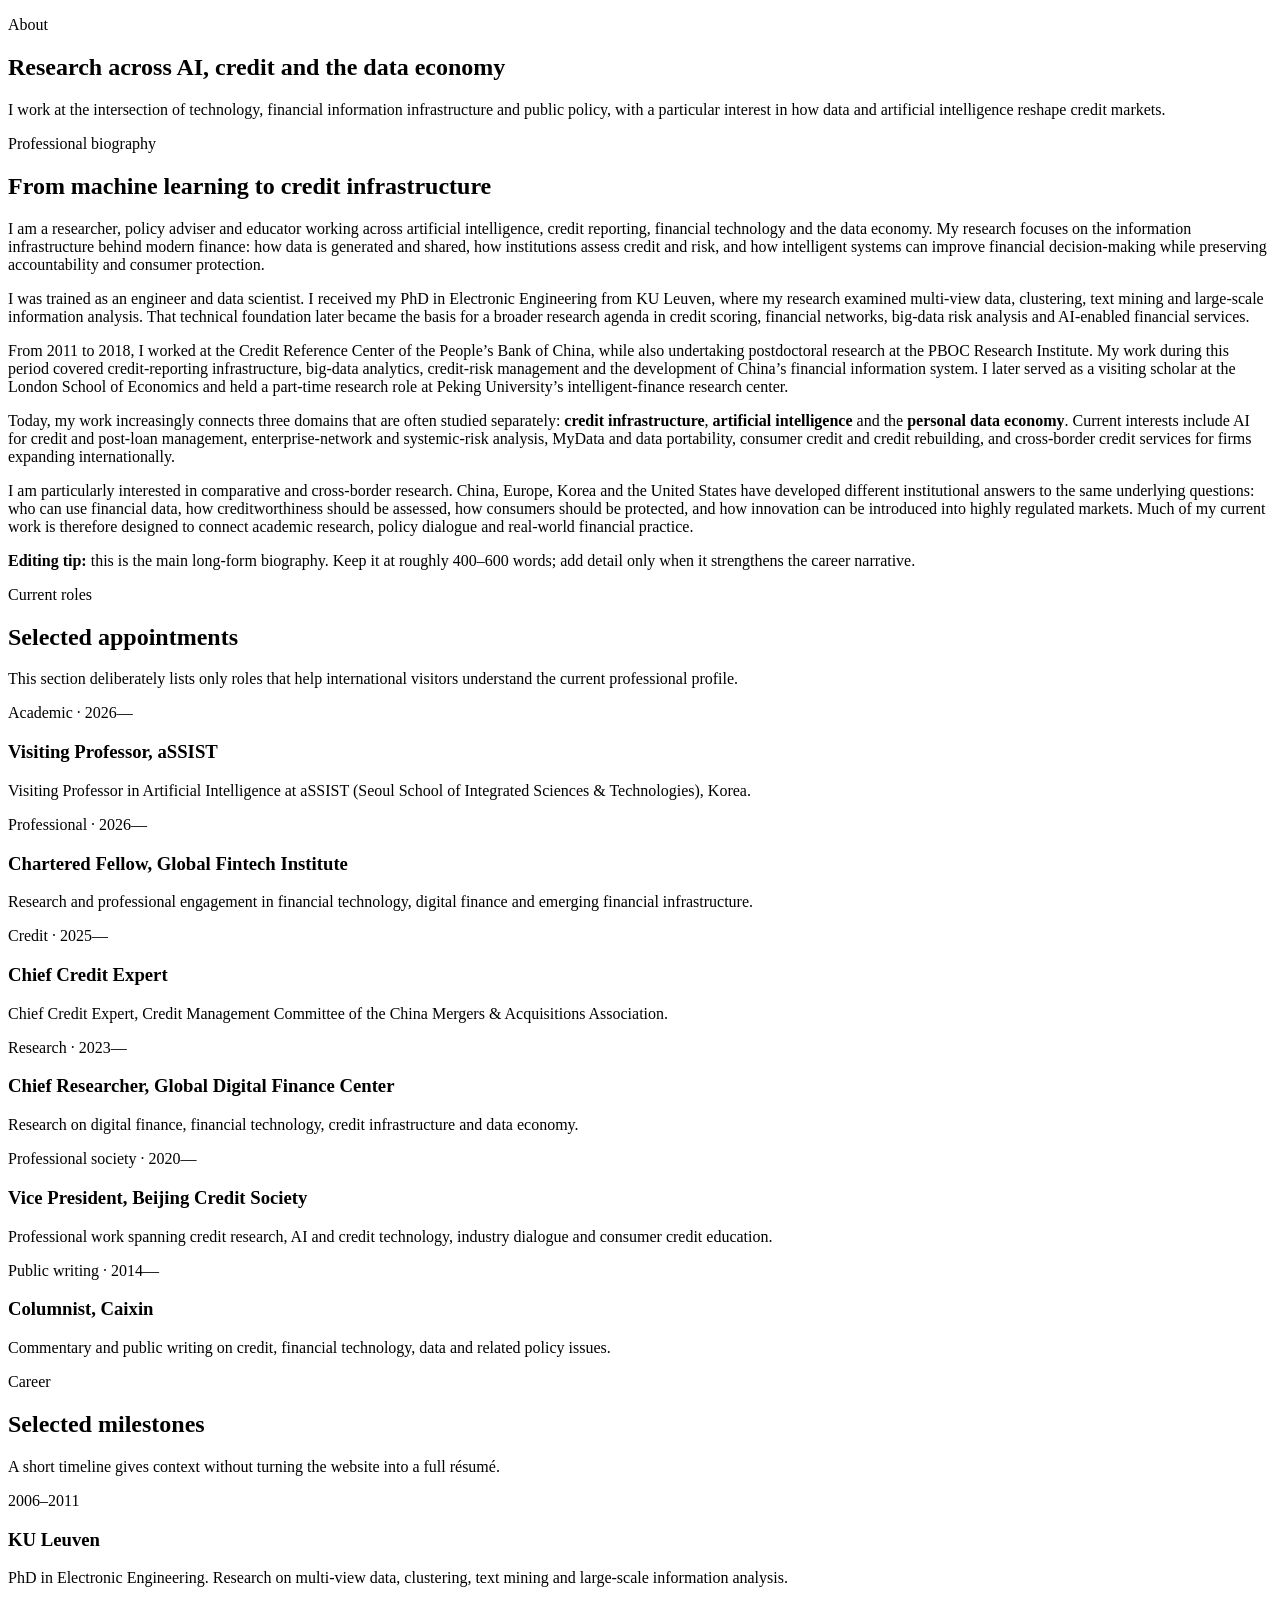
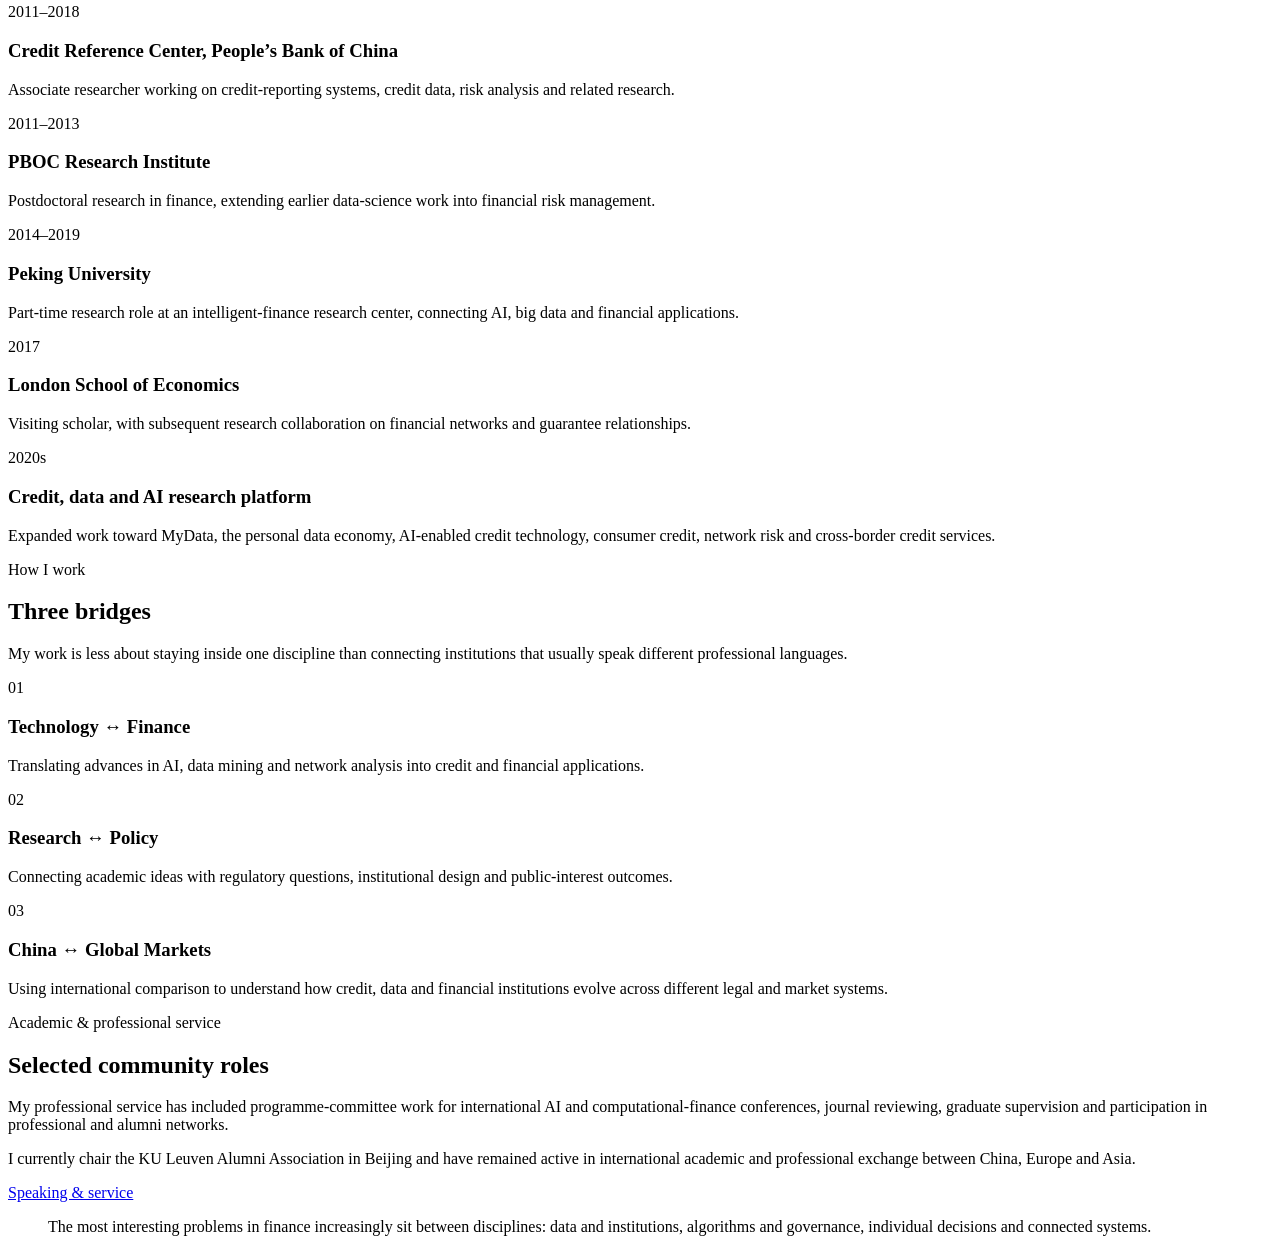
==== about.html @ 3c728bf8 "Add files via upload" ====
<!DOCTYPE html>
<html lang="en">
<head>
  <meta charset="UTF-8">
  <meta name="viewport" content="width=device-width, initial-scale=1.0">
  <meta name="description" content="About Xinhai Liu — researcher, policy adviser and educator working across artificial intelligence, credit infrastructure, financial technology and the data economy.">
  <meta name="author" content="Xinhai Liu">
  <title>About | Xinhai Liu</title>
  <link rel="stylesheet" href="assets/styles.css">
  <script defer src="assets/site.js"></script>
</head>
<body>
  <div data-site-header></div>

  <main>
    <section class="page-hero">
      <div class="container">
        <p class="kicker">About</p>
        <h1>Research across AI, credit and the data economy</h1>
        <p class="page-deck">
          I work at the intersection of technology, financial information infrastructure and public policy,
          with a particular interest in how data and artificial intelligence reshape credit markets.
        </p>
      </div>
    </section>

    <section class="section">
      <div class="container two-col">
        <div>
          <p class="section-label">Professional biography</p>
          <h2>From machine learning to credit infrastructure</h2>
        </div>

        <div class="prose">
          <!-- EDIT HERE: BIOGRAPHY START -->
          <p>
            I am a researcher, policy adviser and educator working across artificial intelligence,
            credit reporting, financial technology and the data economy. My research focuses on the
            information infrastructure behind modern finance: how data is generated and shared, how
            institutions assess credit and risk, and how intelligent systems can improve financial
            decision-making while preserving accountability and consumer protection.
          </p>

          <p>
            I was trained as an engineer and data scientist. I received my PhD in Electronic Engineering
            from KU Leuven, where my research examined multi-view data, clustering, text mining and
            large-scale information analysis. That technical foundation later became the basis for a
            broader research agenda in credit scoring, financial networks, big-data risk analysis and
            AI-enabled financial services.
          </p>

          <p>
            From 2011 to 2018, I worked at the Credit Reference Center of the People’s Bank of China,
            while also undertaking postdoctoral research at the PBOC Research Institute. My work during
            this period covered credit-reporting infrastructure, big-data analytics, credit-risk
            management and the development of China’s financial information system. I later served as a
            visiting scholar at the London School of Economics and held a part-time research role at
            Peking University’s intelligent-finance research center.
          </p>

          <p>
            Today, my work increasingly connects three domains that are often studied separately:
            <strong>credit infrastructure</strong>, <strong>artificial intelligence</strong> and the
            <strong>personal data economy</strong>. Current interests include AI for credit and post-loan
            management, enterprise-network and systemic-risk analysis, MyData and data portability,
            consumer credit and credit rebuilding, and cross-border credit services for firms expanding
            internationally.
          </p>

          <p>
            I am particularly interested in comparative and cross-border research. China, Europe, Korea
            and the United States have developed different institutional answers to the same underlying
            questions: who can use financial data, how creditworthiness should be assessed, how consumers
            should be protected, and how innovation can be introduced into highly regulated markets.
            Much of my current work is therefore designed to connect academic research, policy dialogue
            and real-world financial practice.
          </p>
          <!-- EDIT HERE: BIOGRAPHY END -->

          <div class="edit-note">
            <strong>Editing tip:</strong> this is the main long-form biography. Keep it at roughly
            400–600 words; add detail only when it strengthens the career narrative.
          </div>
        </div>
      </div>
    </section>

    <section class="section section-tinted">
      <div class="container">
        <div class="section-head">
          <div>
            <p class="section-label">Current roles</p>
            <h2>Selected appointments</h2>
          </div>
          <p class="section-note">
            This section deliberately lists only roles that help international visitors understand
            the current professional profile.
          </p>
        </div>

        <!-- EDIT HERE: CURRENT ROLES START -->
        <div class="grid-3">
          <article class="card">
            <p class="card-meta">Academic · 2026—</p>
            <h3>Visiting Professor, aSSIST</h3>
            <p>
              Visiting Professor in Artificial Intelligence at aSSIST
              (Seoul School of Integrated Sciences & Technologies), Korea.
            </p>
          </article>

          <article class="card">
            <p class="card-meta">Professional · 2026—</p>
            <h3>Chartered Fellow, Global Fintech Institute</h3>
            <p>
              Research and professional engagement in financial technology, digital finance and
              emerging financial infrastructure.
            </p>
          </article>

          <article class="card">
            <p class="card-meta">Credit · 2025—</p>
            <h3>Chief Credit Expert</h3>
            <p>
              Chief Credit Expert, Credit Management Committee of the China Mergers & Acquisitions Association.
            </p>
          </article>

          <article class="card">
            <p class="card-meta">Research · 2023—</p>
            <h3>Chief Researcher, Global Digital Finance Center</h3>
            <p>
              Research on digital finance, financial technology, credit infrastructure and data economy.
            </p>
          </article>

          <article class="card">
            <p class="card-meta">Professional society · 2020—</p>
            <h3>Vice President, Beijing Credit Society</h3>
            <p>
              Professional work spanning credit research, AI and credit technology, industry dialogue
              and consumer credit education.
            </p>
          </article>

          <article class="card">
            <p class="card-meta">Public writing · 2014—</p>
            <h3>Columnist, Caixin</h3>
            <p>
              Commentary and public writing on credit, financial technology, data and related policy issues.
            </p>
          </article>
        </div>
        <!-- EDIT HERE: CURRENT ROLES END -->
      </div>
    </section>

    <section class="section">
      <div class="container">
        <div class="section-head">
          <div>
            <p class="section-label">Career</p>
            <h2>Selected milestones</h2>
          </div>
          <p class="section-note">
            A short timeline gives context without turning the website into a full résumé.
          </p>
        </div>

        <!-- EDIT HERE: CAREER TIMELINE START -->
        <div class="career-timeline">

          <article class="career-item">
            <div class="career-year">2006–2011</div>
            <div>
              <h3>KU Leuven</h3>
              <p>
                PhD in Electronic Engineering. Research on multi-view data, clustering,
                text mining and large-scale information analysis.
              </p>
            </div>
          </article>

          <article class="career-item">
            <div class="career-year">2011–2018</div>
            <div>
              <h3>Credit Reference Center, People’s Bank of China</h3>
              <p>
                Associate researcher working on credit-reporting systems, credit data,
                risk analysis and related research.
              </p>
            </div>
          </article>

          <article class="career-item">
            <div class="career-year">2011–2013</div>
            <div>
              <h3>PBOC Research Institute</h3>
              <p>
                Postdoctoral research in finance, extending earlier data-science work into
                financial risk management.
              </p>
            </div>
          </article>

          <article class="career-item">
            <div class="career-year">2014–2019</div>
            <div>
              <h3>Peking University</h3>
              <p>
                Part-time research role at an intelligent-finance research center, connecting
                AI, big data and financial applications.
              </p>
            </div>
          </article>

          <article class="career-item">
            <div class="career-year">2017</div>
            <div>
              <h3>London School of Economics</h3>
              <p>
                Visiting scholar, with subsequent research collaboration on financial networks
                and guarantee relationships.
              </p>
            </div>
          </article>

          <article class="career-item">
            <div class="career-year">2020s</div>
            <div>
              <h3>Credit, data and AI research platform</h3>
              <p>
                Expanded work toward MyData, the personal data economy, AI-enabled credit technology,
                consumer credit, network risk and cross-border credit services.
              </p>
            </div>
          </article>

        </div>
        <!-- EDIT HERE: CAREER TIMELINE END -->
      </div>
    </section>

    <section class="section section-dark">
      <div class="container">
        <div class="section-head section-head-dark">
          <div>
            <p class="section-label">How I work</p>
            <h2>Three bridges</h2>
          </div>
          <p class="section-note">
            My work is less about staying inside one discipline than connecting institutions that
            usually speak different professional languages.
          </p>
        </div>

        <div class="grid-3">
          <article class="card about-dark-card">
            <p class="card-meta">01</p>
            <h3>Technology ↔ Finance</h3>
            <p>
              Translating advances in AI, data mining and network analysis into credit and financial applications.
            </p>
          </article>

          <article class="card about-dark-card">
            <p class="card-meta">02</p>
            <h3>Research ↔ Policy</h3>
            <p>
              Connecting academic ideas with regulatory questions, institutional design and public-interest outcomes.
            </p>
          </article>

          <article class="card about-dark-card">
            <p class="card-meta">03</p>
            <h3>China ↔ Global Markets</h3>
            <p>
              Using international comparison to understand how credit, data and financial institutions evolve
              across different legal and market systems.
            </p>
          </article>
        </div>
      </div>
    </section>

    <section class="section">
      <div class="container two-col">
        <div>
          <p class="section-label">Academic & professional service</p>
          <h2>Selected community roles</h2>
        </div>

        <div class="prose">
          <!-- EDIT HERE: SERVICE START -->
          <p>
            My professional service has included programme-committee work for international AI and
            computational-finance conferences, journal reviewing, graduate supervision and participation
            in professional and alumni networks.
          </p>
          <p>
            I currently chair the KU Leuven Alumni Association in Beijing and have remained active in
            international academic and professional exchange between China, Europe and Asia.
          </p>
          <!-- EDIT HERE: SERVICE END -->
          <a class="btn" href="speaking.html">Speaking & service</a>
        </div>
      </div>
    </section>

    <section class="quote-band">
      <div class="container">
        <blockquote>
          The most interesting problems in finance increasingly sit between disciplines:
          data and institutions, algorithms and governance, individual decisions and connected systems.
        </blockquote>
      </div>
    </section>

  </main>

  <div data-site-footer></div>
</body>
</html>
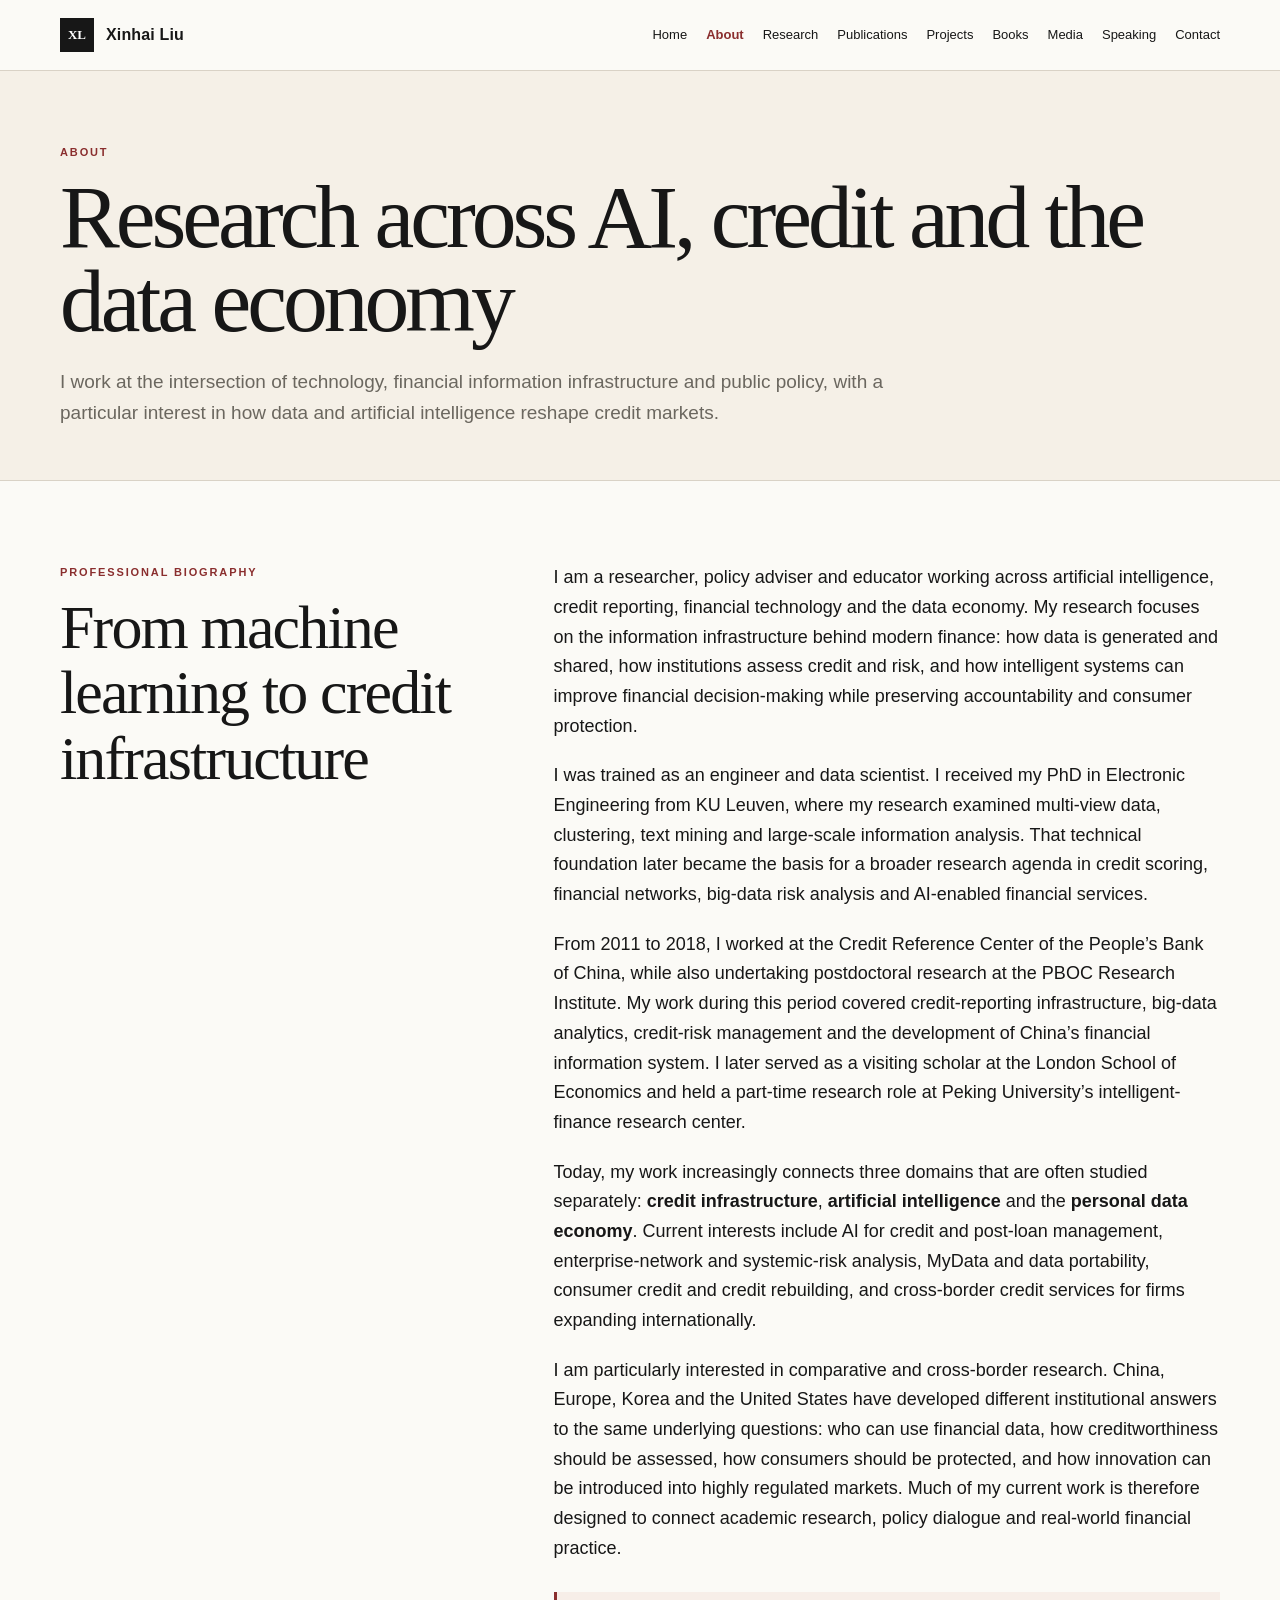
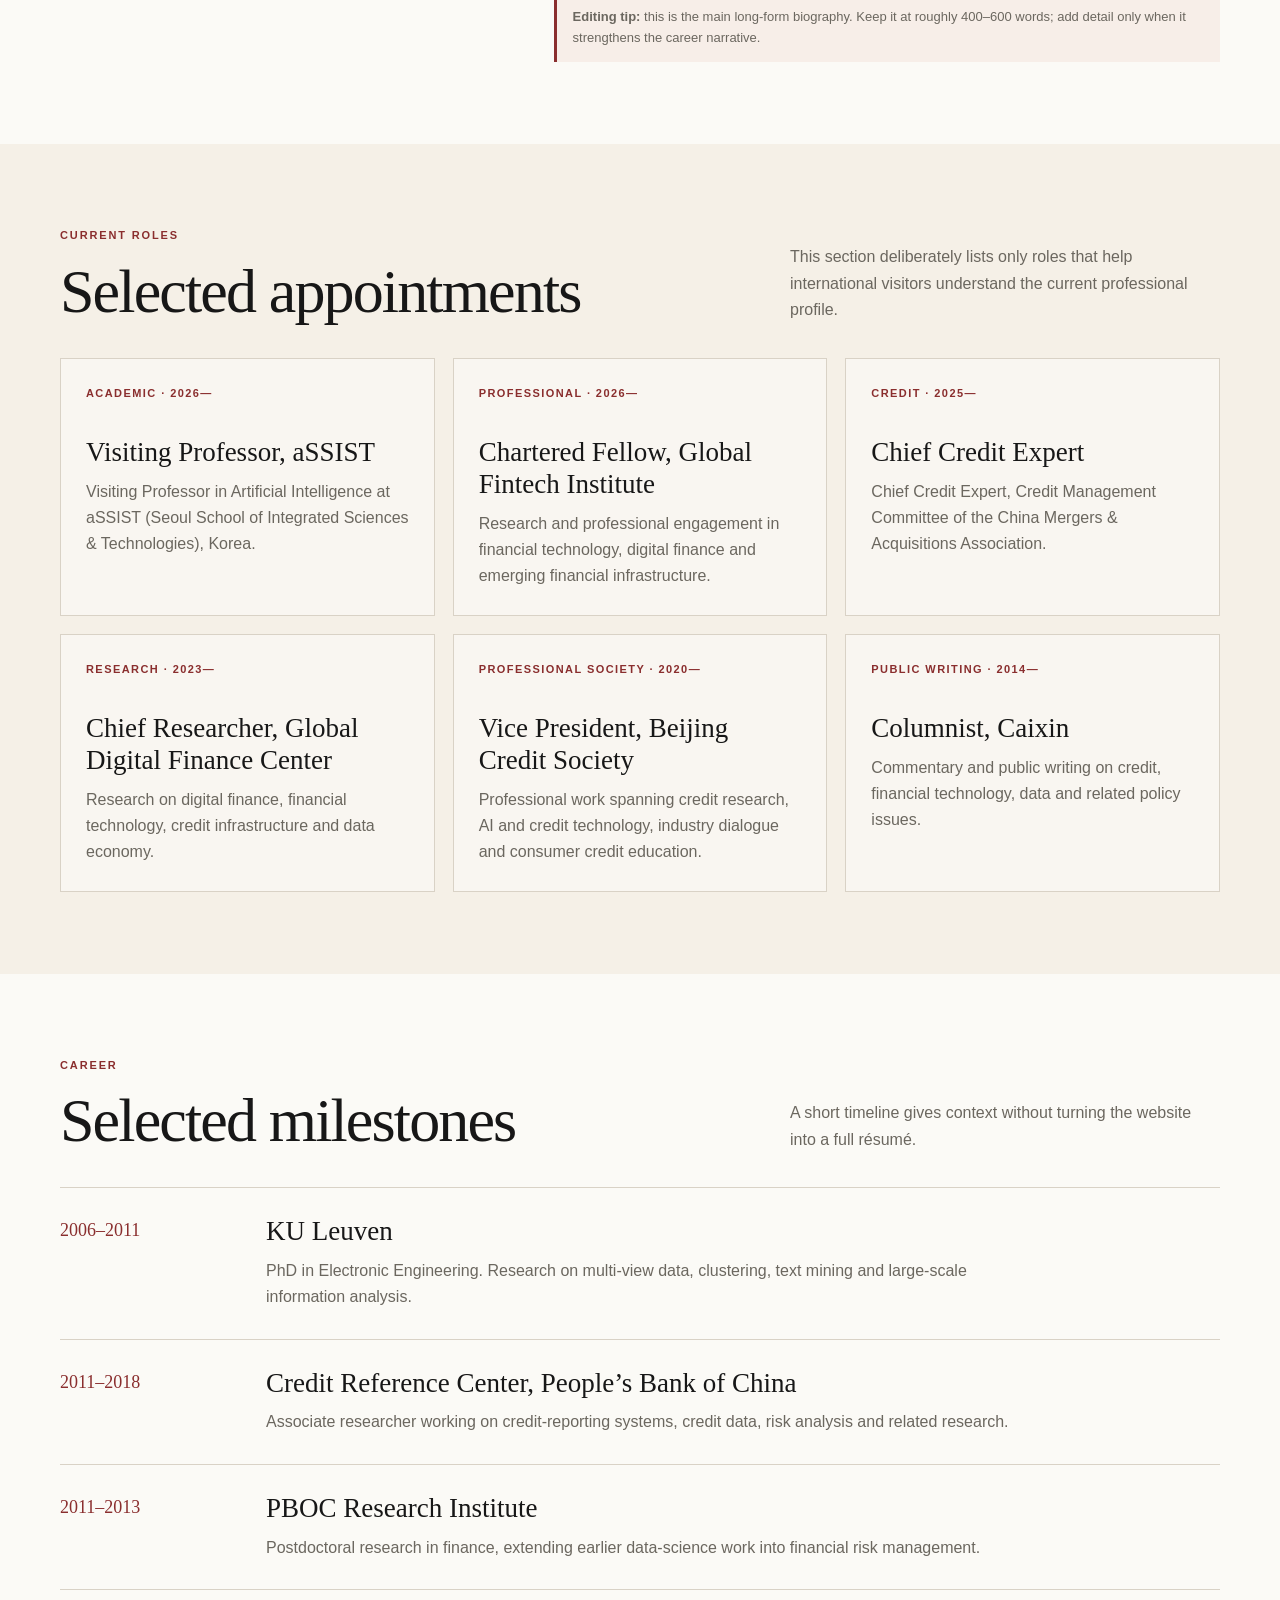
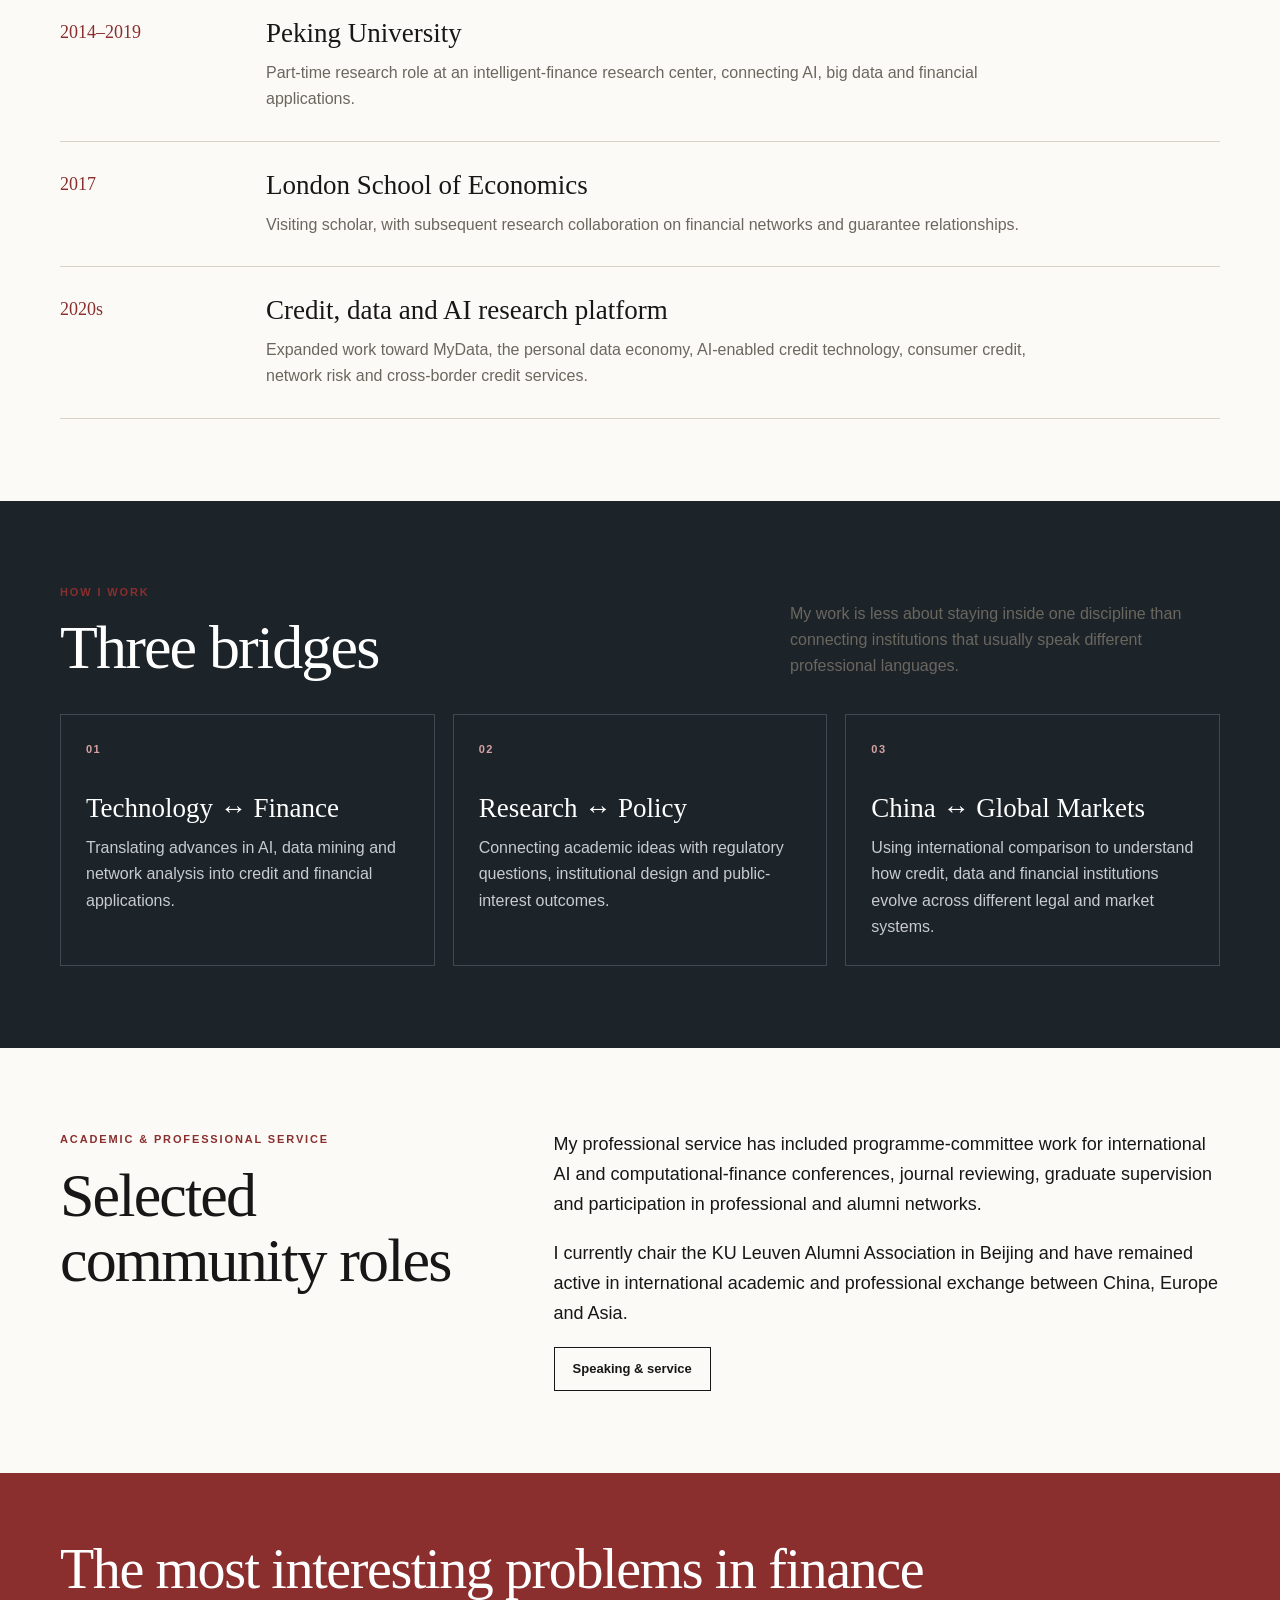
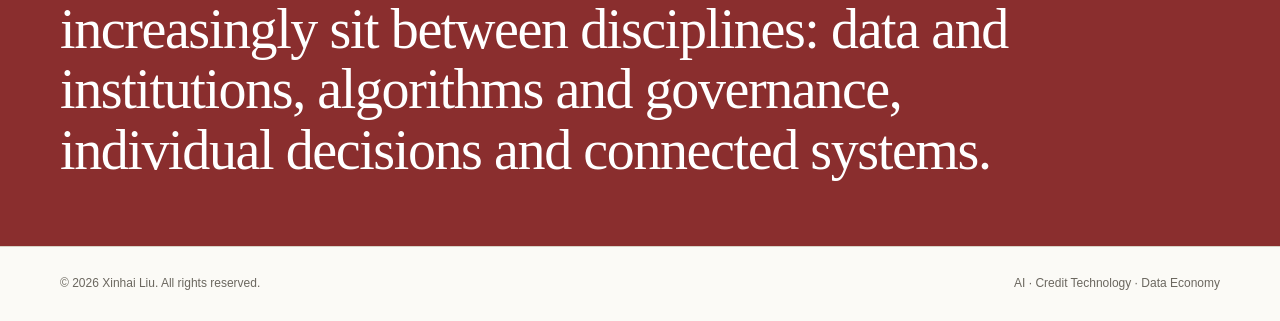
==== commit 13e382c1: "Add files via upload" ====
--- a/about.html
+++ b/about.html
@@ -6,8 +6,8 @@
   <meta name="description" content="About Xinhai Liu — researcher, policy adviser and educator working across artificial intelligence, credit infrastructure, financial technology and the data economy.">
   <meta name="author" content="Xinhai Liu">
   <title>About | Xinhai Liu</title>
-  <link rel="stylesheet" href="assets/styles.css">
-  <script defer src="assets/site.js"></script>
+  <link rel="stylesheet" href="styles.css">
+  <script defer src="site.js"></script>
 </head>
 <body>
   <div data-site-header></div>
--- a/styles.css
+++ b/styles.css
@@ -0,0 +1,39 @@
+
+:root{--paper:#f5f0e7;--paper2:#fbfaf6;--ink:#171717;--muted:#6b675f;--line:#d9d2c6;--accent:#8a2e2e;--deep:#1c2329;--white:#fff;--max:1160px}*{box-sizing:border-box}html{scroll-behavior:smooth}body{margin:0;background:var(--paper2);color:var(--ink);font-family:Arial,Helvetica,sans-serif;line-height:1.65;-webkit-font-smoothing:antialiased}a{color:inherit;text-decoration:none}a:hover{color:var(--accent)}.container{width:min(var(--max),calc(100% - 40px));margin:0 auto}.site-header{position:sticky;top:0;z-index:50;background:rgba(251,250,246,.96);backdrop-filter:blur(10px);border-bottom:1px solid var(--line)}.nav-wrap{min-height:70px;display:flex;align-items:center;justify-content:space-between;gap:26px}.brand{display:flex;align-items:center;gap:12px;font-weight:700}.brand-mark{width:34px;height:34px;display:grid;place-items:center;background:var(--ink);color:var(--white);font-family:Georgia,serif;font-size:13px}.brand-name{letter-spacing:.01em}.main-nav{display:flex;align-items:center;gap:19px;font-size:13px}.main-nav a.active{color:var(--accent);font-weight:700}.menu-toggle{display:none;border:0;background:transparent;font:inherit;cursor:pointer}.hero{padding:86px 0 68px;background:var(--paper)}.hero-grid{display:grid;grid-template-columns:1.55fr .7fr;gap:70px;align-items:start}.kicker,.section-label,.eyebrow,.meta-label{margin:0 0 14px;color:var(--accent);font-size:11px;font-weight:700;letter-spacing:.17em;text-transform:uppercase}h1,h2,h3,blockquote{font-family:Georgia,'Times New Roman',serif;font-weight:400}h1{margin:0;font-size:clamp(58px,8vw,108px);line-height:.94;letter-spacing:-.045em}.hero-title{max-width:800px;margin:28px 0 0;font-family:Georgia,serif;font-size:clamp(23px,3vw,36px);line-height:1.23}.hero-intro{max-width:780px;margin:24px 0 0;color:var(--muted);font-size:18px}.hero-actions{display:flex;flex-wrap:wrap;gap:10px;margin-top:30px}.btn{display:inline-flex;align-items:center;min-height:44px;padding:0 18px;border:1px solid var(--ink);font-size:13px;font-weight:700}.btn-primary{background:var(--ink);color:var(--white)}.btn-primary:hover{background:var(--accent);border-color:var(--accent);color:var(--white)}.profile-card{border-top:4px solid var(--accent);padding-top:22px}.profile-card p{margin:6px 0;color:var(--muted)}.profile-card .name{font-family:Georgia,serif;font-size:24px;color:var(--ink)}.profile-list{padding-left:18px}.profile-list li+li{margin-top:7px}.page-hero{padding:72px 0 52px;background:var(--paper);border-bottom:1px solid var(--line)}.page-hero h1{font-size:clamp(50px,7vw,92px)}.page-deck{max-width:830px;margin:22px 0 0;color:var(--muted);font-size:19px}.section{padding:82px 0}.section-tinted{background:var(--paper)}.section-dark{background:var(--deep);color:var(--white)}h2{margin:0;font-size:clamp(36px,5vw,62px);line-height:1.05;letter-spacing:-.03em}h3{margin:0 0 10px;font-size:27px;line-height:1.18}.section-head{display:flex;justify-content:space-between;gap:60px;align-items:end;margin-bottom:34px}.section-note{max-width:430px;margin:0;color:var(--muted)}.two-col{display:grid;grid-template-columns:.85fr 1.35fr;gap:74px}.prose{font-size:18px;max-width:780px}.prose p{margin-top:0}.prose p+p{margin-top:20px}.grid-2{display:grid;grid-template-columns:repeat(2,1fr);gap:20px}.grid-3{display:grid;grid-template-columns:repeat(3,1fr);gap:18px}.card{border:1px solid var(--line);background:rgba(255,255,255,.4);padding:25px;min-height:220px}.card p{margin:0;color:var(--muted)}.card .card-meta{margin-bottom:35px;color:var(--accent);font-size:11px;font-weight:700;letter-spacing:.13em;text-transform:uppercase}.card-link{display:inline-block;margin-top:18px;color:var(--accent);font-weight:700;font-size:13px}.topic-grid{display:grid;grid-template-columns:repeat(2,1fr);border-top:1px solid var(--line);border-left:1px solid var(--line)}.topic-card{padding:30px;border-right:1px solid var(--line);border-bottom:1px solid var(--line);min-height:265px}.topic-card .n{color:var(--accent);font-family:Georgia,serif;margin-bottom:42px}.topic-card p{color:var(--muted)}.list{border-top:1px solid var(--line)}.list-row{display:grid;grid-template-columns:150px 1fr 150px;gap:28px;padding:26px 0;border-bottom:1px solid var(--line)}.list-side,.list-tag{font-size:12px;color:var(--muted);text-transform:uppercase;letter-spacing:.08em}.list-tag{text-align:right}.list-row p{margin:0;color:var(--muted)}.placeholder{border:1px dashed #b9b0a3;background:#fffdf8;padding:22px;color:var(--muted)}.placeholder strong{color:var(--accent)}.quote-band{padding:66px 0;background:var(--accent);color:var(--white)}blockquote{margin:0;max-width:1050px;font-size:clamp(31px,5vw,56px);line-height:1.08;letter-spacing:-.025em}.contact-card{border:1px solid var(--line);background:var(--paper);padding:28px}.contact-card p{margin:4px 0}.site-footer{padding:27px 0;border-top:1px solid var(--line)}.footer-wrap{display:flex;justify-content:space-between;gap:20px;color:var(--muted);font-size:12px}.footer-wrap p{margin:0}.edit-note{margin:28px 0 0;padding:14px 16px;border-left:3px solid var(--accent);background:#f7eee8;color:var(--muted);font-size:13px}@media(max-width:900px){.main-nav{position:absolute;top:70px;left:20px;right:20px;display:none;flex-direction:column;align-items:flex-start;background:var(--paper2);border:1px solid var(--line);padding:8px}.main-nav.open{display:flex}.main-nav a{width:100%;padding:10px}.menu-toggle{display:block}.hero-grid,.two-col{grid-template-columns:1fr;gap:42px}.grid-3{grid-template-columns:repeat(2,1fr)}.list-row{grid-template-columns:105px 1fr}.list-tag{display:none}.section-head{flex-direction:column;align-items:flex-start;gap:18px}}@media(max-width:620px){.container{width:min(var(--max),calc(100% - 28px))}.grid-2,.grid-3,.topic-grid{grid-template-columns:1fr}.list-row{grid-template-columns:1fr;gap:7px}.footer-wrap{flex-direction:column}}
+
+
+/* --- Books page --- */
+.book-feature-grid{display:grid;grid-template-columns:1fr;gap:24px}
+.book-feature{display:grid;grid-template-columns:210px 1fr;gap:34px;align-items:stretch;border-top:1px solid var(--line);padding-top:24px}
+.book-feature-copy{padding:8px 0 20px}
+.book-feature-copy p{max-width:760px;color:var(--muted)}
+.book-cover{min-height:285px;padding:22px;display:flex;flex-direction:column;justify-content:space-between;border:1px solid rgba(0,0,0,.12);font-family:Georgia,'Times New Roman',serif;box-shadow:0 8px 22px rgba(0,0,0,.07)}
+.book-cover strong{font-size:28px;line-height:1.02;font-weight:400;letter-spacing:-.025em}
+.book-cover small{font-family:Arial,Helvetica,sans-serif;font-size:11px;line-height:1.35;letter-spacing:.08em;text-transform:uppercase}
+.book-cover-kicker{font-family:Arial,Helvetica,sans-serif;font-size:11px;letter-spacing:.14em;text-transform:uppercase}
+.cover-credit{background:#242a30;color:#fff}
+.cover-data{background:#e9d8c3;color:#2a211b}
+.cover-mydata{background:#d8e0dd;color:#1e2927}
+.cover-repair{background:#8a2e2e;color:#fff}
+.book-original{font-family:Georgia,'Times New Roman',serif;font-size:16px;color:var(--ink)!important}
+.book-details{font-size:13px!important;color:var(--muted)!important;margin-top:12px!important}
+.book-card{min-height:285px}
+.book-card .book-original{margin-bottom:10px}
+@media(max-width:700px){
+  .book-feature{grid-template-columns:1fr}
+  .book-cover{min-height:250px;max-width:240px}
+}
+
+
+/* --- About page V2.3 --- */
+.career-timeline{border-top:1px solid var(--line)}
+.career-item{display:grid;grid-template-columns:170px 1fr;gap:36px;padding:28px 0;border-bottom:1px solid var(--line)}
+.career-year{color:var(--accent);font-family:Georgia,'Times New Roman',serif;font-size:18px}
+.career-item p{margin:0;max-width:760px;color:var(--muted)}
+.about-dark-card{background:transparent;border-color:#404850}
+.about-dark-card p{color:#c8cbd0}
+.about-dark-card .card-meta{color:#d6a2a2}
+.home-about{border-bottom:1px solid var(--line)}
+@media(max-width:620px){
+  .career-item{grid-template-columns:1fr;gap:6px}
+}
